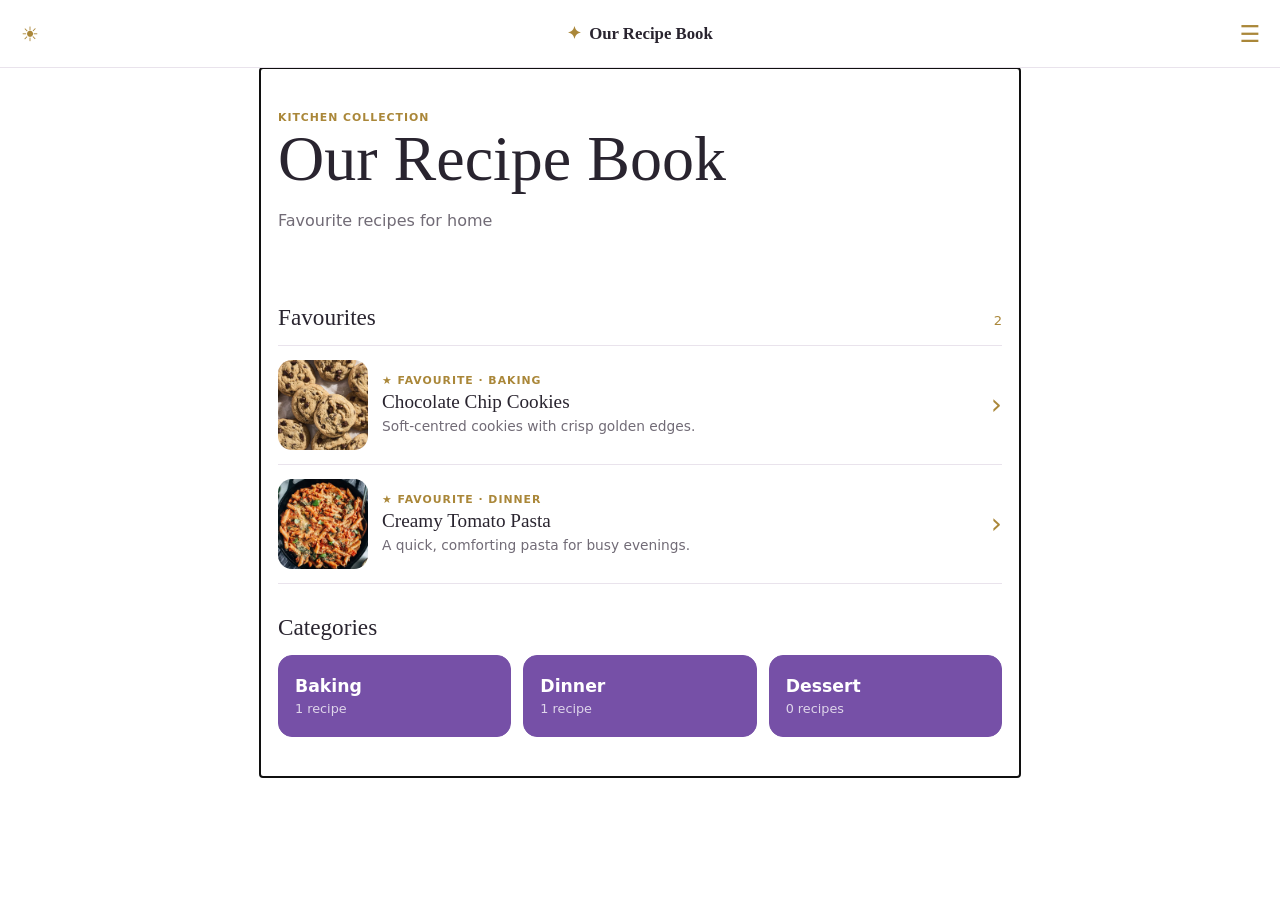
==== index.html @ 2f6e9e88 "Initial Build" ====
<!doctype html>
<html lang="en">
<head>
  <meta charset="utf-8">
  <meta name="viewport" content="width=device-width, initial-scale=1, viewport-fit=cover">
  <meta name="theme-color" content="#ffffff">
  <meta name="description" content="A simple mobile-first family recipe book.">
  <title>Our Recipe Book</title>
  <link rel="stylesheet" href="assets/css/site.css">
</head>
<body>
  <header class="site-header">
    <div class="header-left">
      <button class="icon-button back-button" id="backButton" type="button" aria-label="Go back" hidden>←</button>
      <button class="icon-button" id="wakeButton" type="button" aria-pressed="false" title="Keep screen awake">☀</button>
    </div>

    <button class="brand-button" id="homeButton" type="button">
      <span class="brand-mark">✦</span>
      <span id="siteTitle">Our Recipe Book</span>
    </button>

    <button class="icon-button menu-button" id="menuButton" type="button" aria-expanded="false" aria-controls="categoryMenu" aria-label="Open category menu">☰</button>
  </header>

  <div id="menuBackdrop" class="menu-backdrop" hidden></div>
  <nav id="categoryMenu" class="category-menu" aria-label="Recipe categories" hidden>
    <div class="category-menu-heading">
      <strong>Categories</strong>
      <button id="closeMenuButton" class="icon-button" type="button" aria-label="Close category menu">×</button>
    </div>
    <div id="categoryMenuLinks" class="category-menu-links"></div>
  </nav>

  <main id="app" class="app" tabindex="-1"></main>

  <template id="recipeCardTemplate">
    <button class="recipe-card" type="button">
      <span class="recipe-image-wrap"><img class="recipe-image" alt="" loading="lazy"></span>
      <span class="recipe-card-copy">
        <span class="eyebrow"></span>
        <strong class="recipe-name"></strong>
        <span class="recipe-description"></span>
      </span>
      <span class="recipe-arrow">›</span>
    </button>
  </template>

  <script src="data/recipes-data.js"></script>
  <script src="assets/js/site.js"></script>
</body>
</html>
---- assets/css/site.css ----
:root {
  --white: #fff;
  --ink: #29242f;
  --muted: #716b76;
  --line: #e9e3ec;
  --soft: #faf8fb;
  --gold: #aa8739;
  --purple: #7650a7;
  --purple-soft: #f3edf9;
  --danger: #a43f4a;
  font-family: Inter, ui-sans-serif, system-ui, -apple-system, BlinkMacSystemFont, "Segoe UI", sans-serif;
}
* { box-sizing: border-box; }
html { background: var(--white); }
body { margin: 0; color: var(--ink); background: var(--white); }
button, input { font: inherit; }
button { color: inherit; }
.site-header {
  position: sticky; top: 0; z-index: 20;
  display: grid; grid-template-columns: 44px 1fr 44px; align-items: center;
  min-height: 62px; padding: env(safe-area-inset-top) 10px 0;
  background: rgba(255,255,255,.96); border-bottom: 1px solid var(--line);
}
.brand-button, .icon-button { border: 0; background: transparent; cursor: pointer; }
.brand-button { justify-self: center; display: flex; align-items: center; gap: 8px; font-weight: 750; }
.brand-mark { color: var(--gold); }
.icon-button { width: 44px; height: 44px; color: var(--gold); font-size: 1.25rem; border-radius: 999px; }
.icon-button[aria-pressed="true"] { color: var(--purple); background: var(--purple-soft); }
.back-button { font-size: 1.4rem; }
.app { width: min(100%, 760px); margin: 0 auto; padding: 24px 18px calc(40px + env(safe-area-inset-bottom)); }
.hero { padding: 14px 0 24px; }
.hero h1, .recipe-title { margin: 0; font-family: Georgia, "Times New Roman", serif; font-weight: 500; line-height: 1.05; }
.hero h1 { font-size: clamp(2.25rem, 10vw, 4rem); }
.hero p { color: var(--muted); line-height: 1.6; }
.section { margin-top: 30px; }
.section-heading { display: flex; align-items: baseline; justify-content: space-between; gap: 12px; margin-bottom: 14px; }
.section-heading h2 { margin: 0; font-family: Georgia, serif; font-size: 1.45rem; font-weight: 500; }
.count { color: var(--gold); font-size: .82rem; }
.category-grid { display: grid; grid-template-columns: repeat(2, 1fr); gap: 10px; }
.category-button { min-height: 72px; padding: 14px; text-align: left; border: 1px solid var(--line); border-radius: 16px; background: var(--white); cursor: pointer; }
.category-button strong { display: block; color: var(--purple); font-size: 1rem; }
.category-button span { color: var(--muted); font-size: .8rem; }
.recipe-list { display: grid; border-top: 1px solid var(--line); }
.recipe-card { width: 100%; display: grid; grid-template-columns: 72px 1fr auto; gap: 14px; align-items: center; padding: 14px 0; text-align: left; border: 0; border-bottom: 1px solid var(--line); background: var(--white); cursor: pointer; }
.recipe-image-wrap { width: 72px; aspect-ratio: 1; overflow: hidden; border-radius: 14px; background: var(--soft); }
.recipe-image { width: 100%; height: 100%; object-fit: cover; display: block; }
.recipe-image.is-missing { display: none; }
.recipe-card-copy { min-width: 0; display: grid; gap: 4px; }
.eyebrow { color: var(--gold); text-transform: uppercase; letter-spacing: .09em; font-size: .68rem; font-weight: 800; }
.recipe-name { font-family: Georgia, serif; font-size: 1.2rem; font-weight: 500; }
.recipe-description { color: var(--muted); font-size: .86rem; line-height: 1.4; }
.recipe-arrow { color: var(--gold); font-size: 1.75rem; }
.empty-state { padding: 30px 0; color: var(--muted); }
.recipe-hero-image { width: calc(100% + 36px); margin: -24px -18px 24px; aspect-ratio: 16 / 10; object-fit: cover; background: var(--soft); }
.recipe-hero-image.is-missing { display: none; }
.recipe-title { font-size: clamp(2.3rem, 11vw, 4.4rem); }
.recipe-summary { color: var(--muted); line-height: 1.6; }
.meta-row { display: flex; flex-wrap: wrap; gap: 8px; margin: 18px 0 24px; }
.meta-pill { padding: 7px 10px; color: var(--purple); background: var(--purple-soft); border-radius: 999px; font-size: .8rem; }
.scale-wrap { position: sticky; top: 63px; z-index: 10; display: flex; align-items: center; justify-content: space-between; gap: 12px; margin: 0 -18px 26px; padding: 12px 18px; background: rgba(255,255,255,.96); border-block: 1px solid var(--line); }
.scale-wrap strong { color: var(--gold); font-size: .82rem; text-transform: uppercase; letter-spacing: .08em; }
.segmented { display: grid; grid-template-columns: repeat(3, 1fr); padding: 3px; border: 1px solid var(--line); border-radius: 999px; }
.segmented button { min-width: 56px; padding: 7px 10px; border: 0; border-radius: 999px; background: transparent; cursor: pointer; }
.segmented button.active { color: #fff; background: var(--purple); }
.ingredients { list-style: none; margin: 0; padding: 0; border-top: 1px solid var(--line); }
.ingredients li { display: grid; grid-template-columns: minmax(88px, auto) 1fr; gap: 12px; padding: 11px 0; border-bottom: 1px solid var(--line); line-height: 1.45; }
.amount { color: var(--purple); font-weight: 750; }
.ingredient-note { color: var(--muted); font-size: .85rem; }
.steps { counter-reset: recipe-step; display: grid; gap: 0; }
.step { position: relative; padding: 22px 0 22px 48px; border-bottom: 1px solid var(--line); }
.step::before { counter-increment: recipe-step; content: counter(recipe-step); position: absolute; left: 0; top: 19px; display: grid; place-items: center; width: 32px; height: 32px; color: var(--gold); border: 1px solid var(--gold); border-radius: 999px; font-weight: 800; }
.step p { margin: 0; line-height: 1.65; }
.step-ingredients { margin: 12px 0 0; padding-left: 18px; color: var(--muted); font-size: .87rem; line-height: 1.6; }
.notes { padding: 18px; border-left: 3px solid var(--gold); background: var(--soft); line-height: 1.6; }
.wake-message { position: fixed; left: 50%; bottom: calc(20px + env(safe-area-inset-bottom)); transform: translateX(-50%); z-index: 50; max-width: calc(100% - 30px); padding: 10px 14px; color: #fff; background: var(--ink); border-radius: 999px; font-size: .82rem; text-align: center; }
@media (min-width: 620px) { .category-grid { grid-template-columns: repeat(3, 1fr); } .recipe-card { grid-template-columns: 90px 1fr auto; } .recipe-image-wrap { width: 90px; } }
@media (prefers-reduced-motion: no-preference) { button { transition: background .16s ease, color .16s ease, border-color .16s ease; } }

/* Stronger application header */
.site-header {
  grid-template-columns: minmax(88px, 1fr) auto minmax(88px, 1fr);
  min-height: 68px;
  padding-inline: 8px;
}
.header-left { display: flex; align-items: center; justify-self: start; }
.brand-button { min-width: 0; padding: 8px 6px; font-family: Georgia, "Times New Roman", serif; font-size: 1.05rem; }
.menu-button { justify-self: end; font-size: 1.45rem; }
.menu-backdrop { position: fixed; inset: 0; z-index: 39; background: rgba(41,36,47,.28); }
.category-menu {
  position: fixed; top: 0; right: 0; z-index: 40;
  width: min(84vw, 340px); height: 100dvh;
  padding: calc(14px + env(safe-area-inset-top)) 18px calc(18px + env(safe-area-inset-bottom));
  background: var(--white); border-left: 1px solid var(--line); overflow-y: auto;
}
.category-menu-heading { display: flex; align-items: center; justify-content: space-between; min-height: 46px; color: var(--gold); font-family: Georgia, serif; font-size: 1.35rem; }
.category-menu-links { display: grid; margin-top: 16px; border-top: 1px solid var(--line); }
.category-menu-links button { padding: 16px 2px; text-align: left; color: var(--purple); border: 0; border-bottom: 1px solid var(--line); background: transparent; font-weight: 750; cursor: pointer; }
body.menu-open { overflow: hidden; }

/* Strong primary category buttons */
.category-grid { gap: 12px; }
.category-button {
  min-height: 82px;
  padding: 16px;
  color: #fff;
  border: 1px solid var(--purple);
  border-radius: 14px;
  background: var(--purple);
}
.category-button strong { color: #fff; font-size: 1.08rem; }
.category-button span { display: block; margin-top: 5px; color: rgba(255,255,255,.76); }
.category-button:active { background: var(--gold); border-color: var(--gold); }
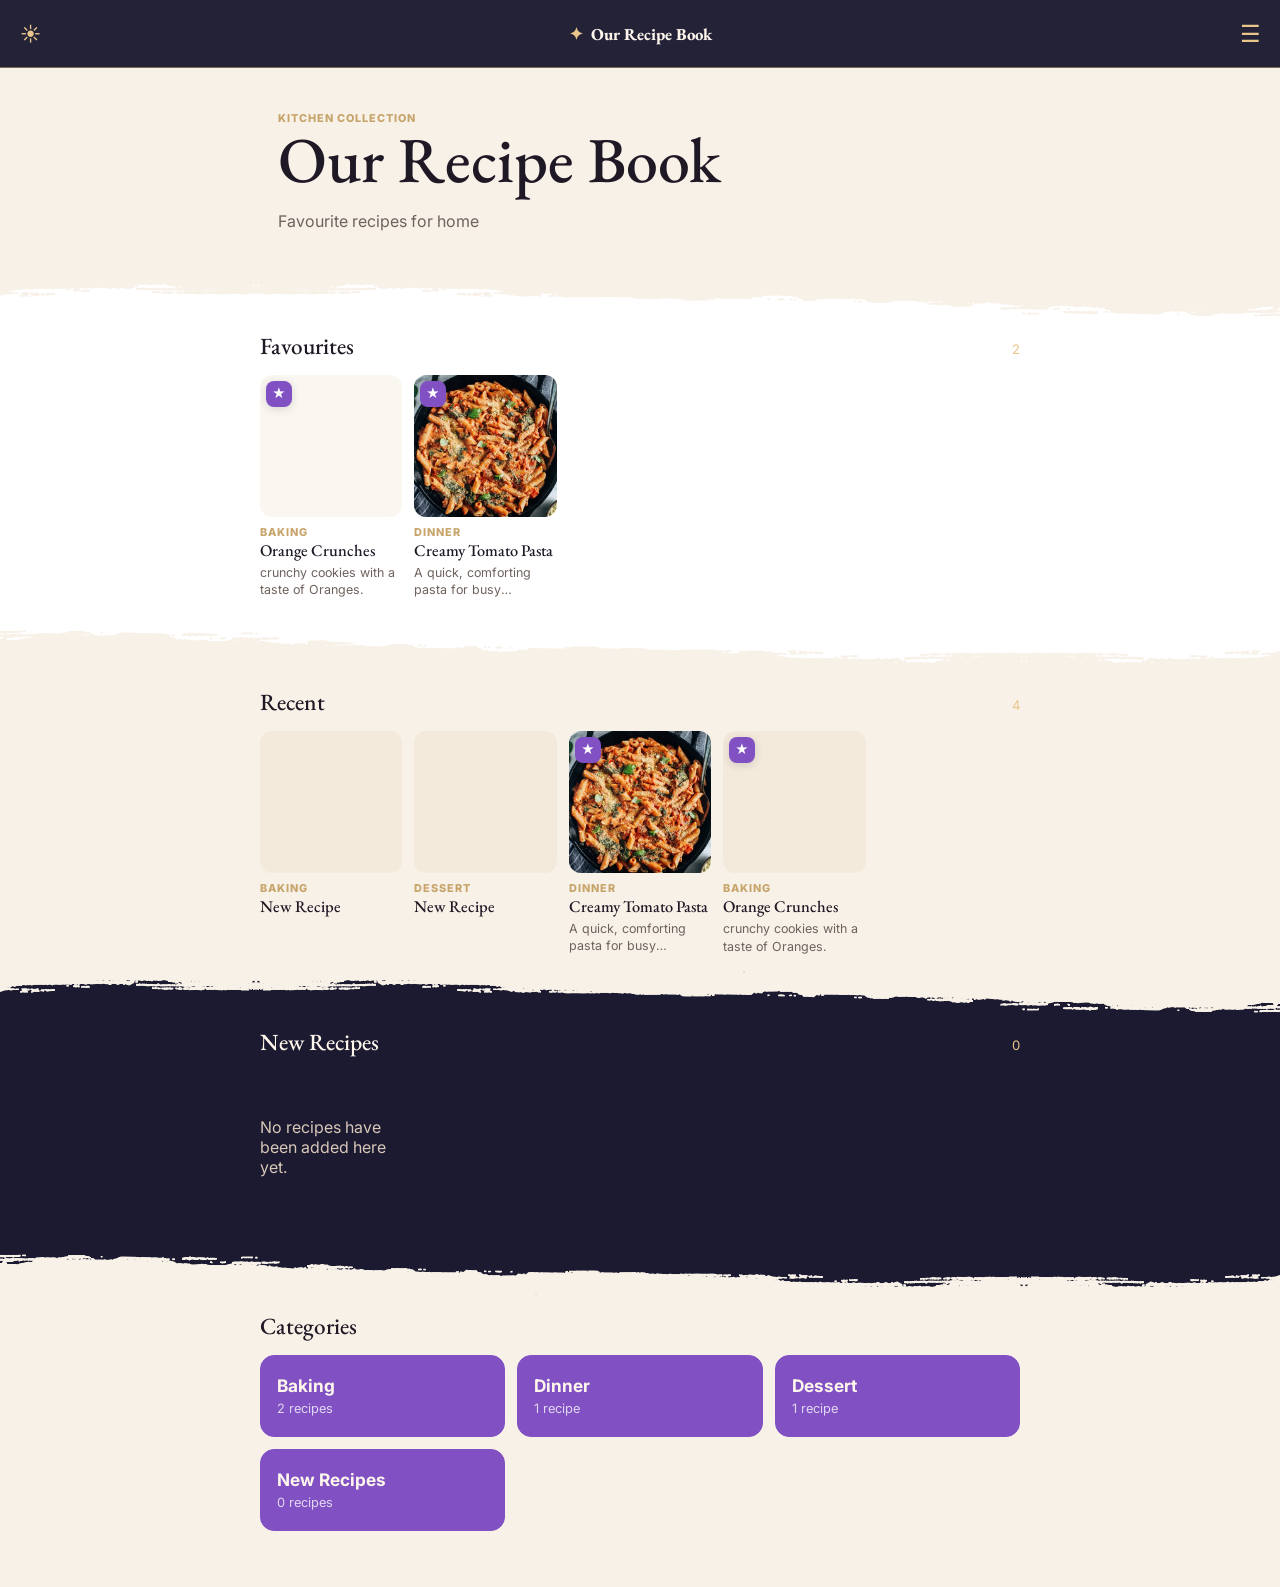
==== commit f57e2ef3: "Updates - Theme update - Egg and Eggs now group in ingredients. - Added recent recipes section to ho" ====
--- a/index.html
+++ b/index.html
@@ -6,6 +6,9 @@
   <meta name="theme-color" content="#ffffff">
   <meta name="description" content="A simple mobile-first family recipe book.">
   <title>Our Recipe Book</title>
+  <link rel="preconnect" href="https://fonts.googleapis.com">
+  <link rel="preconnect" href="https://fonts.gstatic.com" crossorigin>
+  <link href="https://fonts.googleapis.com/css2?family=EB+Garamond:wght@500;600;700&family=Inter:wght@400;600;700;800&display=swap" rel="stylesheet">
   <link rel="stylesheet" href="assets/css/site.css">
 </head>
 <body>
--- a/assets/css/site.css
+++ b/assets/css/site.css
@@ -1,80 +1,555 @@
 :root {
-  --white: #fff;
-  --ink: #29242f;
-  --muted: #716b76;
-  --line: #e9e3ec;
-  --soft: #faf8fb;
-  --gold: #aa8739;
-  --purple: #7650a7;
-  --purple-soft: #f3edf9;
+  --bg-dark: #1b1a30;
+  --bg-cream: #f7f1e8;
+  --bg-cream-light: #fffdfa;
+  --ink: #1f1825;
+  --text-light: #fff7ec;
+  --muted-light: #d8c7b8;
+  --gold: #c7a46a;
+  --gold-shine: #eac58a;
+  --border-gold: rgba(199, 164, 106, 0.55);
+  --shadow-card: 0 12px 34px rgba(12, 7, 24, 0.16);
+  --color: #8151c4;
+  --color-dark: color-mix(in srgb, var(--color) 60%, #000 100%);
+  --font-display: "EB Garamond", serif;
+  --font-body: "Inter", sans-serif;
+  --space-xl: 32px;
+  --space-3xl: 56px;
+  --space-4xl: 72px;
+  --content-width: 760px;
+  --page-pad: 18px;
+  --text: var(--ink);
+  --accent: var(--color);
+  --bg: var(--bg-cream);
+  --bg-light: var(--bg-cream-light);
+  --white: var(--bg-cream-light);
+  --muted: #6f625d;
+  --line: var(--border-gold);
+  --soft: var(--bg-cream);
+  --purple: var(--accent);
+  --purple-soft: color-mix(in srgb, var(--accent) 14%, transparent);
   --danger: #a43f4a;
-  font-family: Inter, ui-sans-serif, system-ui, -apple-system, BlinkMacSystemFont, "Segoe UI", sans-serif;
-}
-* { box-sizing: border-box; }
-html { background: var(--white); }
-body { margin: 0; color: var(--ink); background: var(--white); }
-button, input { font: inherit; }
-button { color: inherit; }
+  font-family: var(--font-body);
+}
+* {
+  box-sizing: border-box;
+}
+html {
+  background: var(--bg-cream);
+}
+body {
+  margin: 0;
+  color: var(--ink);
+  background: var(--bg-cream);
+}
+button,
+input {
+  font: inherit;
+}
+button {
+  color: inherit;
+}
 .site-header {
-  position: sticky; top: 0; z-index: 20;
-  display: grid; grid-template-columns: 44px 1fr 44px; align-items: center;
-  min-height: 62px; padding: env(safe-area-inset-top) 10px 0;
-  background: rgba(255,255,255,.96); border-bottom: 1px solid var(--line);
-}
-.brand-button, .icon-button { border: 0; background: transparent; cursor: pointer; }
-.brand-button { justify-self: center; display: flex; align-items: center; gap: 8px; font-weight: 750; }
-.brand-mark { color: var(--gold); }
-.icon-button { width: 44px; height: 44px; color: var(--gold); font-size: 1.25rem; border-radius: 999px; }
-.icon-button[aria-pressed="true"] { color: var(--purple); background: var(--purple-soft); }
-.back-button { font-size: 1.4rem; }
-.app { width: min(100%, 760px); margin: 0 auto; padding: 24px 18px calc(40px + env(safe-area-inset-bottom)); }
-.hero { padding: 14px 0 24px; }
-.hero h1, .recipe-title { margin: 0; font-family: Georgia, "Times New Roman", serif; font-weight: 500; line-height: 1.05; }
-.hero h1 { font-size: clamp(2.25rem, 10vw, 4rem); }
-.hero p { color: var(--muted); line-height: 1.6; }
-.section { margin-top: 30px; }
-.section-heading { display: flex; align-items: baseline; justify-content: space-between; gap: 12px; margin-bottom: 14px; }
-.section-heading h2 { margin: 0; font-family: Georgia, serif; font-size: 1.45rem; font-weight: 500; }
-.count { color: var(--gold); font-size: .82rem; }
-.category-grid { display: grid; grid-template-columns: repeat(2, 1fr); gap: 10px; }
-.category-button { min-height: 72px; padding: 14px; text-align: left; border: 1px solid var(--line); border-radius: 16px; background: var(--white); cursor: pointer; }
-.category-button strong { display: block; color: var(--purple); font-size: 1rem; }
-.category-button span { color: var(--muted); font-size: .8rem; }
-.recipe-list { display: grid; border-top: 1px solid var(--line); }
-.recipe-card { width: 100%; display: grid; grid-template-columns: 72px 1fr auto; gap: 14px; align-items: center; padding: 14px 0; text-align: left; border: 0; border-bottom: 1px solid var(--line); background: var(--white); cursor: pointer; }
-.recipe-image-wrap { width: 72px; aspect-ratio: 1; overflow: hidden; border-radius: 14px; background: var(--soft); }
-.recipe-image { width: 100%; height: 100%; object-fit: cover; display: block; }
-.recipe-image.is-missing { display: none; }
-.recipe-card-copy { min-width: 0; display: grid; gap: 4px; }
-.eyebrow { color: var(--gold); text-transform: uppercase; letter-spacing: .09em; font-size: .68rem; font-weight: 800; }
-.recipe-name { font-family: Georgia, serif; font-size: 1.2rem; font-weight: 500; }
-.recipe-description { color: var(--muted); font-size: .86rem; line-height: 1.4; }
-.recipe-arrow { color: var(--gold); font-size: 1.75rem; }
-.empty-state { padding: 30px 0; color: var(--muted); }
-.recipe-hero-image { width: calc(100% + 36px); margin: -24px -18px 24px; aspect-ratio: 16 / 10; object-fit: cover; background: var(--soft); }
-.recipe-hero-image.is-missing { display: none; }
-.recipe-title { font-size: clamp(2.3rem, 11vw, 4.4rem); }
-.recipe-summary { color: var(--muted); line-height: 1.6; }
-.meta-row { display: flex; flex-wrap: wrap; gap: 8px; margin: 18px 0 24px; }
-.meta-pill { padding: 7px 10px; color: var(--purple); background: var(--purple-soft); border-radius: 999px; font-size: .8rem; }
-.scale-wrap { position: sticky; top: 63px; z-index: 10; display: flex; align-items: center; justify-content: space-between; gap: 12px; margin: 0 -18px 26px; padding: 12px 18px; background: rgba(255,255,255,.96); border-block: 1px solid var(--line); }
-.scale-wrap strong { color: var(--gold); font-size: .82rem; text-transform: uppercase; letter-spacing: .08em; }
-.segmented { display: grid; grid-template-columns: repeat(3, 1fr); padding: 3px; border: 1px solid var(--line); border-radius: 999px; }
-.segmented button { min-width: 56px; padding: 7px 10px; border: 0; border-radius: 999px; background: transparent; cursor: pointer; }
-.segmented button.active { color: #fff; background: var(--purple); }
-.ingredients { list-style: none; margin: 0; padding: 0; border-top: 1px solid var(--line); }
-.ingredients li { display: grid; grid-template-columns: minmax(88px, auto) 1fr; gap: 12px; padding: 11px 0; border-bottom: 1px solid var(--line); line-height: 1.45; }
-.amount { color: var(--purple); font-weight: 750; }
-.ingredient-note { color: var(--muted); font-size: .85rem; }
-.steps { counter-reset: recipe-step; display: grid; gap: 0; }
-.step { position: relative; padding: 22px 0 22px 48px; border-bottom: 1px solid var(--line); }
-.step::before { counter-increment: recipe-step; content: counter(recipe-step); position: absolute; left: 0; top: 19px; display: grid; place-items: center; width: 32px; height: 32px; color: var(--gold); border: 1px solid var(--gold); border-radius: 999px; font-weight: 800; }
-.step p { margin: 0; line-height: 1.65; }
-.step-ingredients { margin: 12px 0 0; padding-left: 18px; color: var(--muted); font-size: .87rem; line-height: 1.6; }
-.notes { padding: 18px; border-left: 3px solid var(--gold); background: var(--soft); line-height: 1.6; }
-.wake-message { position: fixed; left: 50%; bottom: calc(20px + env(safe-area-inset-bottom)); transform: translateX(-50%); z-index: 50; max-width: calc(100% - 30px); padding: 10px 14px; color: #fff; background: var(--ink); border-radius: 999px; font-size: .82rem; text-align: center; }
-@media (min-width: 620px) { .category-grid { grid-template-columns: repeat(3, 1fr); } .recipe-card { grid-template-columns: 90px 1fr auto; } .recipe-image-wrap { width: 90px; } }
-@media (prefers-reduced-motion: no-preference) { button { transition: background .16s ease, color .16s ease, border-color .16s ease; } }
+  position: sticky;
+  top: 0;
+  z-index: 20;
+  display: grid;
+  grid-template-columns: 44px 1fr 44px;
+  align-items: center;
+  min-height: 62px;
+  padding: env(safe-area-inset-top) 10px 0;
+  color: var(--text-light);
+  background: rgba(27, 26, 48, 0.96);
+  border-bottom: 1px solid var(--border-gold);
+}
+.brand-button,
+.icon-button {
+  border: 0;
+  background: transparent;
+  cursor: pointer;
+}
+.brand-button {
+  justify-self: center;
+  display: flex;
+  align-items: center;
+  gap: 8px;
+  font-weight: 750;
+}
+.brand-mark {
+  color: var(--gold-shine);
+}
+.icon-button {
+  width: 44px;
+  height: 44px;
+  color: var(--gold-shine);
+  font-size: 1.25rem;
+  border-radius: 999px;
+}
+.icon-button[aria-pressed="true"] {
+  color: var(--bg-dark);
+  background: var(--gold-shine);
+}
+.back-button {
+  font-size: 1.4rem;
+}
+.app {
+  width: min(100%, var(--content-width));
+  margin: 0 auto;
+  padding: 24px var(--page-pad) calc(40px + env(safe-area-inset-bottom));
+}
+.app:focus {
+  outline: none;
+}
+
+.app:focus-visible {
+  outline: none;
+}
+.hero {
+  padding: 14px 0 24px;
+}
+.hero h1,
+.recipe-title {
+  margin: 0;
+  font-family: var(--font-display);
+  font-weight: 500;
+  line-height: 1.05;
+}
+.hero h1 {
+  font-size: clamp(2.25rem, 10vw, 4rem);
+}
+.hero p {
+  color: var(--muted);
+  line-height: 1.6;
+}
+.section {
+  --bg: var(--bg-cream);
+  --text: var(--ink);
+  position: relative;
+  width: 100vw;
+  margin-inline: calc(50% - 50vw);
+  padding: 1em 2em;
+  background: var(--bg);
+  color: var(--text);
+
+  & > div,
+  & > ul {
+    max-width:var(--content-width);
+    margin-left:auto;
+    margin-right:auto;
+  }
+}
+.section.dark {
+  --bg: var(--bg-dark);
+  --text: var(--text-light);
+  padding-block: var(--space-3xl) var(--space-4xl);
+}
+.section.white {
+  --bg: #fff;
+  padding-block: var(--space-3xl) var(--space-4xl);
+}
+.section.dark .eyebrow,
+.section.dark .count,
+.section.dark .recipe-arrow,
+.section.dark .scale-wrap strong {
+  color: var(--gold-shine);
+}
+.section.dark .recipe-description,
+.section.dark .ingredient-note,
+.section.dark .step-ingredients,
+.section.dark .empty-state {
+  color: var(--muted-light);
+}
+.section.dark .recipe-list,
+.section.dark .ingredients,
+.section.dark .ingredients li,
+.section.dark .step {
+  border-color: var(--border-gold);
+}
+.section.dark .amount {
+  color: var(--gold-shine);
+}
+.section:has(.cover-grid) {
+  padding-top: 0;
+}
+.section.dark::after,
+.section.white::after,
+.recipe-hero-image-wrap::after {
+  content: "";
+  pointer-events: none;
+  position: absolute;
+  bottom: 0;
+  margin-bottom: -1px;
+  left: 0;
+  z-index: 3;
+  display: block;
+  width: 100%;
+  height: 46px;
+  background-image: url("../ui/edge.png");
+  background-position: 0;
+}
+.section.dark::before,
+.section.white::before {
+  content: "";
+  pointer-events: none;
+  position: absolute;
+  top: 0;
+  left: 0;
+  z-index: 3;
+  display: block;
+  width: 100%;
+  height: 46px;
+  background-image: url("../ui/edge.png");
+  background-position: 0;
+  transform: scaleY(-1) scaleX(-1);
+}
+.section-heading {
+  display: flex;
+  align-items: baseline;
+  justify-content: space-between;
+  gap: 12px;
+  margin-bottom: 14px;
+}
+.section-heading h2 {
+  margin: 0;
+  font-family: var(--font-display);
+  font-size: 1.45rem;
+  font-weight: 500;
+}
+.count {
+  color: var(--gold-shine);
+  font-size: 0.82rem;
+}
+.category-grid {
+  display: grid;
+  grid-template-columns: repeat(2, 1fr);
+  gap: 10px;
+}
+.category-button {
+  min-height: 72px;
+  padding: 14px;
+  text-align: left;
+  border: 1px solid var(--line);
+  border-radius: 16px;
+  background: var(--white);
+  cursor: pointer;
+}
+.category-button strong {
+  display: block;
+  color: var(--purple);
+  font-size: 1rem;
+}
+.category-button span {
+  color: var(--muted);
+  font-size: 0.8rem;
+}
+.recipe-list {
+  display: grid;
+  border-top: 1px solid var(--line);
+}
+.recipe-grid {
+  display: grid;
+  grid-template-columns: repeat(2, minmax(0, 1fr));
+  gap: 14px 12px;
+}
+.recipe-card {
+  width: 100%;
+  display: grid;
+  grid-template-columns: 72px 1fr auto;
+  gap: 14px;
+  align-items: center;
+  padding: 14px 0;
+  text-align: left;
+  border: 0;
+  border-bottom: 1px solid var(--line);
+  color: inherit;
+  background: transparent;
+  cursor: pointer;
+}
+.recipe-grid .recipe-card {
+  display: grid;
+  grid-template-columns: 1fr;
+  grid-template-rows: auto 1fr;
+  gap: 8px;
+  align-items: start;
+  padding: 0;
+  border-bottom: 0;
+}
+.recipe-image-wrap {
+  position: relative;
+  width: 72px;
+  aspect-ratio: 1;
+  overflow: hidden;
+  border-radius: 14px;
+  background: var(--soft);
+  box-shadow: 0 0px 0px rgba(12, 7, 24, 0.16);
+  transition:all 0.25s ease;
+
+  button:hover & {
+    box-shadow: var(--shadow-card);
+  }
+}
+.recipe-grid .recipe-image-wrap {
+  width: 100%;
+  border-radius: 12px;
+  background-color:color-mix(in srgb, var(--gold) 10%, transparent 100%);
+}
+.recipe-image {
+  width: 100%;
+  height: 100%;
+  object-fit: cover;
+  display: block;
+}
+.recipe-image.is-missing {
+  display: none;
+}
+.favourite-badge {
+  position: absolute;
+  top: 6px;
+  left: 6px;
+  display: grid;
+  place-items: center;
+  width: 26px;
+  height: 26px;
+  color: #fff;
+  background: var(--color);
+  border-radius: 8px;
+  font-size: 0.82rem;
+  line-height: 1;
+  box-shadow: 0 2px 8px rgba(41, 36, 47, 0.16);
+}
+.recipe-card-copy {
+  min-width: 0;
+  display: grid;
+  gap: 4px;
+}
+.recipe-grid .recipe-card-copy {
+  gap: 3px;
+}
+.eyebrow {
+  color: var(--gold);
+  text-transform: uppercase;
+  letter-spacing: 0.09em;
+  font-size: 0.68rem;
+  font-weight: 800;
+}
+.recipe-name {
+  font-family: var(--font-display);
+  font-size: 1.2rem;
+  font-weight: 500;
+
+  button:hover & {
+    text-decoration: underline;
+    text-decoration-color: var(--gold);
+    color: var(--color);
+  }
+}
+.recipe-grid .recipe-name {
+  font-size: 1.02rem;
+  line-height: 1.15;
+}
+.recipe-description {
+  color: var(--muted);
+  font-size: 0.86rem;
+  line-height: 1.4;
+}
+.recipe-grid .recipe-description {
+  display: -webkit-box;
+  overflow: hidden;
+  -webkit-box-orient: vertical;
+  -webkit-line-clamp: 2;
+  font-size: 0.78rem;
+}
+.recipe-arrow {
+  color: var(--gold);
+  font-size: 1.75rem;
+}
+.recipe-grid .recipe-arrow {
+  display: none;
+}
+.empty-state {
+  padding: 30px 0;
+  color: var(--muted);
+}
+.recipe-hero-image-wrap {
+  position: relative;
+  width: calc(100% + 36px);
+  margin: -24px -18px 0px;
+  aspect-ratio: 16 / 10;
+  overflow: hidden;
+  background: var(--soft);
+}
+.recipe-hero-image {
+  width: 100%;
+  height: 100%;
+  object-fit: cover;
+  display: block;
+  background: var(--soft);
+}
+.recipe-hero-image.is-missing {
+  display: none;
+}
+.recipe-title {
+  font-size: 3em;
+}
+.recipe-summary {
+  color: var(--muted);
+  line-height: 1.6;
+}
+.meta-row {
+  display: flex;
+  flex-wrap: wrap;
+  gap: 8px;
+  margin: 18px 0 24px;
+}
+.meta-pill {
+  padding: 7px 10px;
+  color: var(--accent);
+  background: var(--purple-soft);
+  border-radius: 999px;
+  font-size: 0.8rem;
+}
+.scale-wrap {
+  position: sticky;
+  top: 63px;
+  z-index: 10;
+  display: flex;
+  align-items: center;
+  justify-content: space-between;
+  gap: 12px;
+  margin: 0;
+  padding: 5px 5px 5px 18px;
+  background: rgba(255, 253, 250, 0.96);
+  border: 1px solid var(--border-gold);
+  border-radius: 99999px;
+}
+.scale-wrap strong {
+  color: var(--gold);
+  font-size: 0.82rem;
+  text-transform: uppercase;
+  letter-spacing: 0.08em;
+}
+.segmented {
+  display: grid;
+  grid-template-columns: repeat(3, 1fr);
+  padding: 3px;
+  border: 1px solid var(--line);
+  border-radius: 999px;
+}
+.segmented button {
+  min-width: 56px;
+  padding: 7px 10px;
+  border: 0;
+  border-radius: 999px;
+  background: transparent;
+  cursor: pointer;
+}
+.segmented button.active {
+  color: #fff;
+  background: var(--accent);
+}
+.ingredients {
+  display: grid;
+  grid-template-columns: repeat(2, minmax(0, 1fr));
+  column-gap: 24px;
+  list-style: none;
+  margin: 0;
+  padding: 0;
+  border-top: 1px solid var(--line);
+}
+.ingredients li {
+  display: grid;
+  grid-template-columns: minmax(64px, max-content) 1fr;
+  gap: 12px;
+  padding: 11px 0;
+  border-bottom: 1px solid var(--line);
+  line-height: 1.45;
+}
+.amount {
+  color: var(--accent);
+  font-weight: 750;
+}
+.ingredient-note {
+  color: var(--muted);
+  font-size: 0.85rem;
+}
+.steps {
+  counter-reset: recipe-step;
+  display: grid;
+  gap: 0;
+}
+.step {
+  position: relative;
+  padding: 22px 0 22px 48px;
+  border-bottom: 1px solid var(--line);
+}
+.step::before {
+  counter-increment: recipe-step;
+  content: counter(recipe-step);
+  position: absolute;
+  left: 0;
+  top: 19px;
+  display: grid;
+  place-items: center;
+  width: 32px;
+  height: 32px;
+  color: var(--gold-shine);
+  border: 1px solid var(--border-gold);
+  border-radius: 999px;
+  font-weight: 800;
+}
+.step p {
+  margin: 0;
+  line-height: 1.65;
+}
+.step-ingredients {
+  margin: 12px 0 0;
+  padding-left: 18px;
+  color: var(--muted);
+  font-size: 0.87rem;
+  line-height: 1.6;
+}
+.notes {
+  padding: 18px;
+  border-left: 3px solid var(--gold);
+  background: var(--bg-light);
+  line-height: 1.6;
+}
+.wake-message {
+  position: fixed;
+  left: 50%;
+  bottom: calc(20px + env(safe-area-inset-bottom));
+  transform: translateX(-50%);
+  z-index: 50;
+  max-width: calc(100% - 30px);
+  padding: 10px 14px;
+  color: var(--text-light);
+  background: var(--bg-dark);
+  border-radius: 999px;
+  font-size: 0.82rem;
+  text-align: center;
+}
+@media (min-width: 620px) {
+  .category-grid {
+    grid-template-columns: repeat(3, 1fr);
+  }
+  .recipe-grid {
+    grid-template-columns: repeat(5, minmax(0, 1fr));
+  }
+  .recipe-card {
+    grid-template-columns: 90px 1fr auto;
+  }
+  .recipe-image-wrap {
+    width: 90px;
+  }
+}
+@media (prefers-reduced-motion: no-preference) {
+  button {
+    transition:
+      background 0.16s ease,
+      color 0.16s ease,
+      border-color 0.16s ease;
+  }
+}
 
 /* Stronger application header */
 .site-header {
@@ -82,31 +557,90 @@
   min-height: 68px;
   padding-inline: 8px;
 }
-.header-left { display: flex; align-items: center; justify-self: start; }
-.brand-button { min-width: 0; padding: 8px 6px; font-family: Georgia, "Times New Roman", serif; font-size: 1.05rem; }
-.menu-button { justify-self: end; font-size: 1.45rem; }
-.menu-backdrop { position: fixed; inset: 0; z-index: 39; background: rgba(41,36,47,.28); }
+.header-left {
+  display: flex;
+  align-items: center;
+  justify-self: start;
+}
+.brand-button {
+  min-width: 0;
+  padding: 8px 6px;
+  font-family: var(--font-display);
+  font-size: 1.05rem;
+}
+.menu-button {
+  justify-self: end;
+  font-size: 1.45rem;
+}
+.menu-backdrop {
+  position: fixed;
+  inset: 0;
+  z-index: 39;
+  background: rgba(41, 36, 47, 0.28);
+}
 .category-menu {
-  position: fixed; top: 0; right: 0; z-index: 40;
-  width: min(84vw, 340px); height: 100dvh;
-  padding: calc(14px + env(safe-area-inset-top)) 18px calc(18px + env(safe-area-inset-bottom));
-  background: var(--white); border-left: 1px solid var(--line); overflow-y: auto;
-}
-.category-menu-heading { display: flex; align-items: center; justify-content: space-between; min-height: 46px; color: var(--gold); font-family: Georgia, serif; font-size: 1.35rem; }
-.category-menu-links { display: grid; margin-top: 16px; border-top: 1px solid var(--line); }
-.category-menu-links button { padding: 16px 2px; text-align: left; color: var(--purple); border: 0; border-bottom: 1px solid var(--line); background: transparent; font-weight: 750; cursor: pointer; }
-body.menu-open { overflow: hidden; }
+  position: fixed;
+  top: 0;
+  right: 0;
+  z-index: 40;
+  width: min(84vw, 340px);
+  height: 100dvh;
+  padding: calc(14px + env(safe-area-inset-top)) 18px
+    calc(18px + env(safe-area-inset-bottom));
+  background: var(--bg-light);
+  border-left: 1px solid var(--border-gold);
+  overflow-y: auto;
+}
+.category-menu-heading {
+  display: flex;
+  align-items: center;
+  justify-content: space-between;
+  min-height: 46px;
+  color: var(--gold);
+  font-family: var(--font-display);
+  font-size: 1.35rem;
+}
+.category-menu-links {
+  display: grid;
+  margin-top: 16px;
+  border-top: 1px solid var(--border-gold);
+}
+.category-menu-links button {
+  padding: 16px 2px;
+  text-align: left;
+  color: var(--accent);
+  border: 0;
+  border-bottom: 1px solid var(--border-gold);
+  background: transparent;
+  font-weight: 750;
+  cursor: pointer;
+}
+body.menu-open {
+  overflow: hidden;
+}
 
 /* Strong primary category buttons */
-.category-grid { gap: 12px; }
+.category-grid {
+  gap: 12px;
+}
 .category-button {
   min-height: 82px;
   padding: 16px;
-  color: #fff;
-  border: 1px solid var(--purple);
+  color: var(--text-light);
+  border: 1px solid var(--accent);
   border-radius: 14px;
-  background: var(--purple);
-}
-.category-button strong { color: #fff; font-size: 1.08rem; }
-.category-button span { display: block; margin-top: 5px; color: rgba(255,255,255,.76); }
-.category-button:active { background: var(--gold); border-color: var(--gold); }
+  background: var(--accent);
+}
+.category-button strong {
+  color: var(--text-light);
+  font-size: 1.08rem;
+}
+.category-button span {
+  display: block;
+  margin-top: 5px;
+  color: rgba(255, 255, 255, 0.76);
+}
+.category-button:active {
+  background: var(--color-dark);
+  border-color: var(--color-dark);
+}
